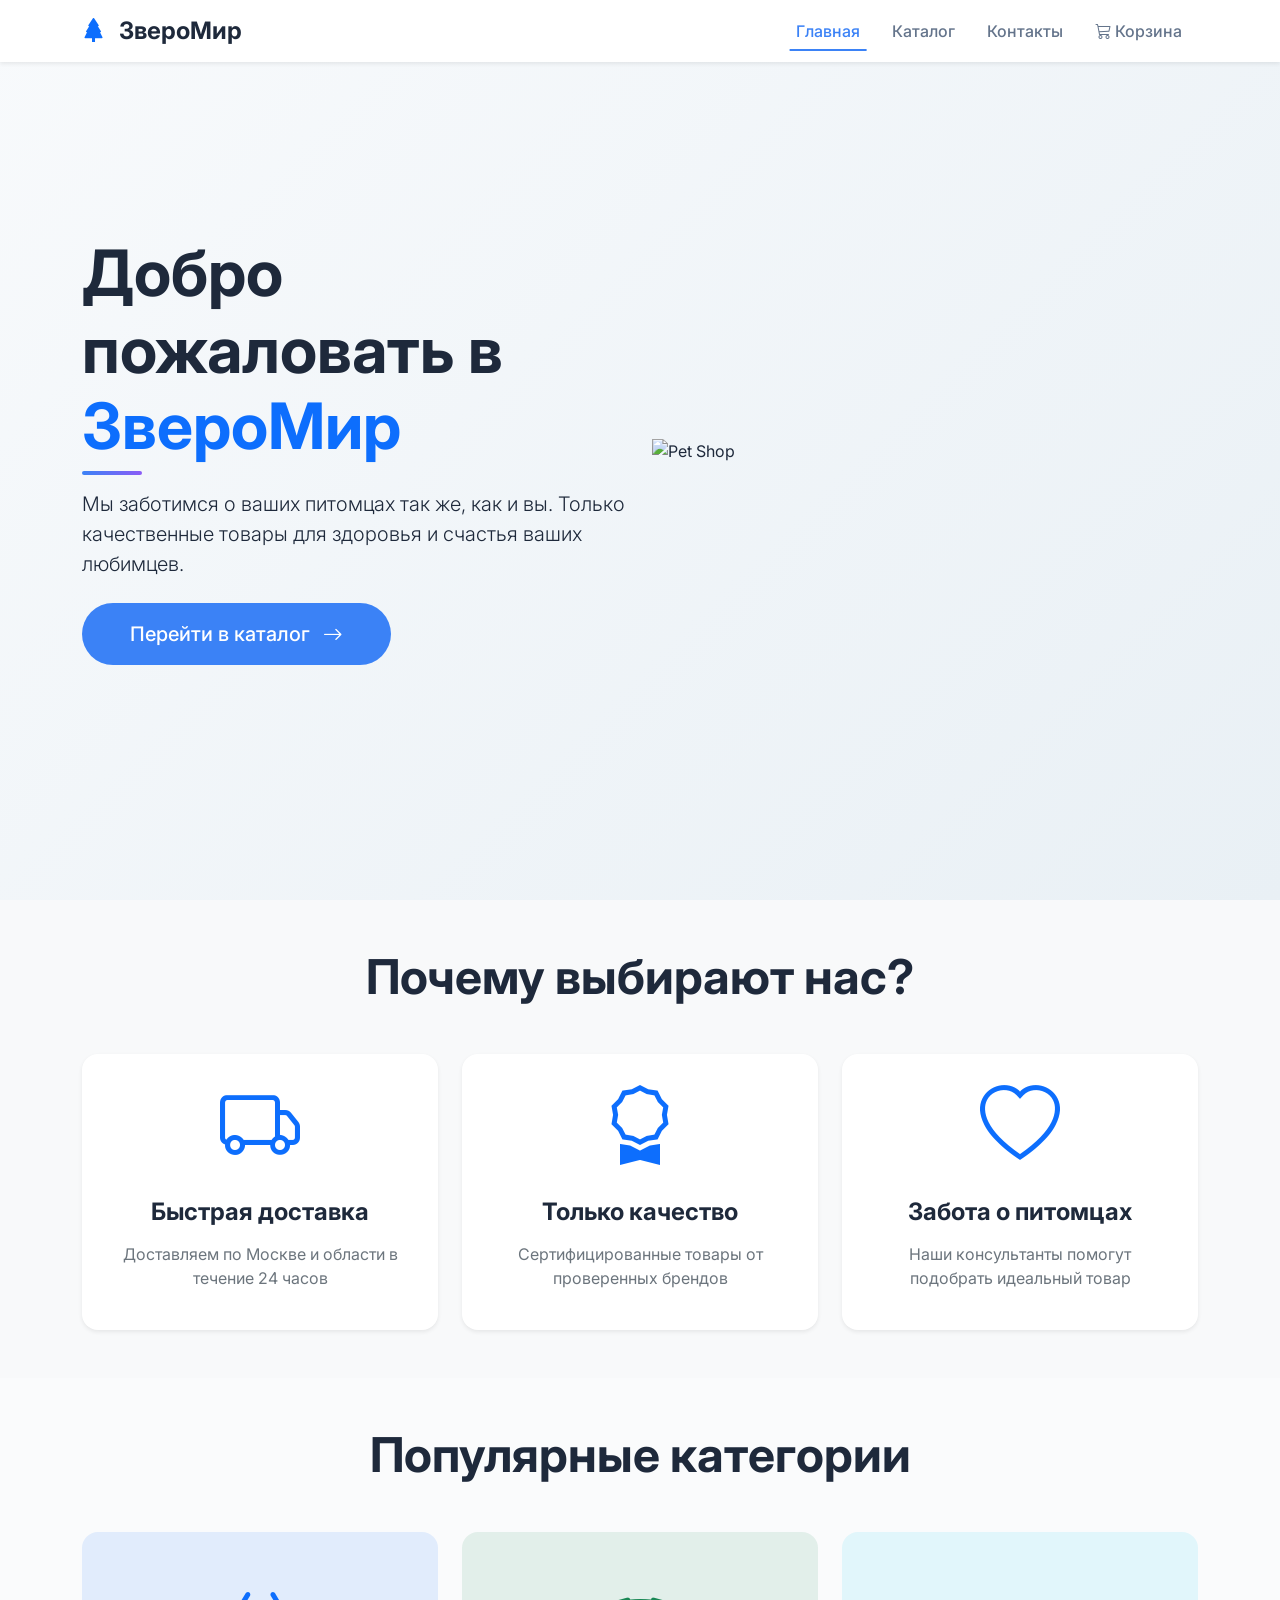
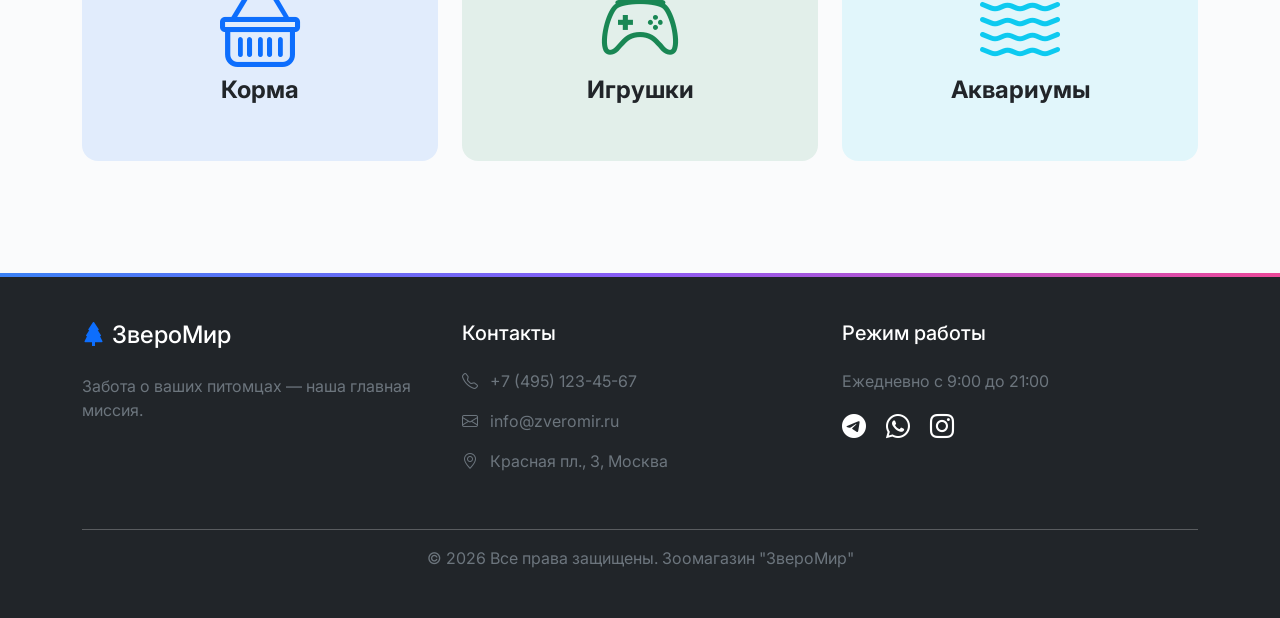
==== index.html @ 7f7d0ce7 "Add files via upload" ====
<!doctype html>
<html lang="ru">
<head>
    <meta charset="UTF-8">
    <meta name="viewport" content="width=device-width, initial-scale=1.0">
    <title>Зоомагазин "ЗвероМир" - Главная</title>
    
    <!-- Bootstrap CSS -->
    <link href="https://cdn.jsdelivr.net/npm/bootstrap@5.3.0/dist/css/bootstrap.min.css" rel="stylesheet">
    <!-- Bootstrap Icons -->
    <link rel="stylesheet" href="https://cdn.jsdelivr.net/npm/bootstrap-icons@1.11.0/font/bootstrap-icons.css">
    <!-- AOS Animation Library -->
    <link href="https://unpkg.com/aos@2.3.1/dist/aos.css" rel="stylesheet">
    <!-- Custom CSS -->
    <link rel="stylesheet" href="style.css">
    <style>
        .hero-section {
            background: linear-gradient(135deg, #f8fafc 0%, #e9f0f5 100%);
            min-height: 100vh;
            display: flex;
            align-items: center;
            margin-top: -76px;
        }
        .floating {
            animation: float 3s ease-in-out infinite;
        }
        @keyframes float {
            0% { transform: translateY(0px); }
            50% { transform: translateY(-20px); }
            100% { transform: translateY(0px); }
        }
        .category-card {
            transition: all 0.3s ease;
            cursor: pointer;
        }
        .category-card:hover {
            transform: translateY(-10px);
            box-shadow: 0 20px 40px rgba(0,0,0,0.1);
        }
    </style>
</head>
<body>

<!-- Навигационная панель -->
<nav class="navbar navbar-expand-lg navbar-light bg-white shadow-sm fixed-top">
    <div class="container">
        <a class="navbar-brand logo" href="index.html">
            <i class="bi bi-tree-fill text-primary"></i> ЗвероМир
        </a>
        <button class="navbar-toggler" type="button" data-bs-toggle="collapse" data-bs-target="#navbarNav">
            <span class="navbar-toggler-icon"></span>
        </button>
        <div class="collapse navbar-collapse" id="navbarNav">
            <ul class="navbar-nav ms-auto">
                <li class="nav-item">
                    <a class="nav-link active" href="index.html">Главная</a>
                </li>
                <li class="nav-item">
                    <a class="nav-link" href="catalog.html">Каталог</a>
                </li>
                <li class="nav-item">
                    <a class="nav-link" href="contacts.html">Контакты</a>
                </li>
                <li class="nav-item">
                    <a class="nav-link cart-link" href="cart.html" id="cartLink">
                        <i class="bi bi-cart3"></i> Корзина
                        <span class="position-absolute top-0 start-100 translate-middle badge rounded-pill bg-primary cart-count d-none">0</span>
                    </a>
                </li>
            </ul>
        </div>
    </div>
</nav>

<!-- Главный баннер -->
<section class="hero-section">
    <div class="container">
        <div class="row min-vh-100 align-items-center">
            <div class="col-lg-6" data-aos="fade-right">
                <h1 class="display-3 fw-bold mb-4">Добро пожаловать в <span class="text-primary">ЗвероМир</span></h1>
                <p class="lead mb-4">Мы заботимся о ваших питомцах так же, как и вы. Только качественные товары для здоровья и счастья ваших любимцев.</p>
                <a href="catalog.html" class="btn btn-primary btn-lg px-5 py-3 rounded-pill">
                    Перейти в каталог <i class="bi bi-arrow-right ms-2"></i>
                </a>
            </div>
            <div class="col-lg-6" data-aos="fade-left">
                <img src="https://img.freepik.com/free-vector/pet-shop-abstract-concept-illustration_335657-3875.jpg" alt="Pet Shop" class="img-fluid floating">
            </div>
        </div>
    </div>
</section>

<!-- Преимущества -->
<section class="py-5 bg-light">
    <div class="container">
        <h2 class="text-center display-5 fw-bold mb-5" data-aos="fade-up">Почему выбирают нас?</h2>
        <div class="row g-4">
            <div class="col-md-4" data-aos="fade-up" data-aos-delay="100">
                <div class="feature-card text-center p-4 bg-white rounded-4 shadow-sm h-100">
                    <div class="feature-icon-wrapper mb-4">
                        <i class="bi bi-truck display-1 text-primary"></i>
                    </div>
                    <h3 class="h4 fw-bold mb-3">Быстрая доставка</h3>
                    <p class="text-secondary">Доставляем по Москве и области в течение 24 часов</p>
                </div>
            </div>
            <div class="col-md-4" data-aos="fade-up" data-aos-delay="200">
                <div class="feature-card text-center p-4 bg-white rounded-4 shadow-sm h-100">
                    <div class="feature-icon-wrapper mb-4">
                        <i class="bi bi-award display-1 text-primary"></i>
                    </div>
                    <h3 class="h4 fw-bold mb-3">Только качество</h3>
                    <p class="text-secondary">Сертифицированные товары от проверенных брендов</p>
                </div>
            </div>
            <div class="col-md-4" data-aos="fade-up" data-aos-delay="300">
                <div class="feature-card text-center p-4 bg-white rounded-4 shadow-sm h-100">
                    <div class="feature-icon-wrapper mb-4">
                        <i class="bi bi-heart display-1 text-primary"></i>
                    </div>
                    <h3 class="h4 fw-bold mb-3">Забота о питомцах</h3>
                    <p class="text-secondary">Наши консультанты помогут подобрать идеальный товар</p>
                </div>
            </div>
        </div>
    </div>
</section>

<!-- Популярные категории -->
<section class="py-5">
    <div class="container">
        <h2 class="text-center display-5 fw-bold mb-5" data-aos="fade-up">Популярные категории</h2>
        <div class="row g-4">
            <div class="col-md-4" data-aos="zoom-in" data-aos-delay="100">
                <a href="catalog.html?filter=dogs" class="text-decoration-none">
                    <div class="category-card p-5 text-center rounded-4 bg-primary bg-opacity-10">
                        <i class="bi bi-basket display-1 text-primary mb-3"></i>
                        <h3 class="h4 fw-bold text-dark">Корма</h3>
                    </div>
                </a>
            </div>
            <div class="col-md-4" data-aos="zoom-in" data-aos-delay="200">
                <a href="catalog.html?filter=toys" class="text-decoration-none">
                    <div class="category-card p-5 text-center rounded-4 bg-success bg-opacity-10">
                        <i class="bi bi-controller display-1 text-success mb-3"></i>
                        <h3 class="h4 fw-bold text-dark">Игрушки</h3>
                    </div>
                </a>
            </div>
            <div class="col-md-4" data-aos="zoom-in" data-aos-delay="300">
                <a href="catalog.html?filter=fish" class="text-decoration-none">
                    <div class="category-card p-5 text-center rounded-4 bg-info bg-opacity-10">
                        <i class="bi bi-water display-1 text-info mb-3"></i>
                        <h3 class="h4 fw-bold text-dark">Аквариумы</h3>
                    </div>
                </a>
            </div>
        </div>
    </div>
</section>

<!-- Футер -->
<footer class="bg-dark text-white py-5">
    <div class="container">
        <div class="row">
            <div class="col-md-4 mb-4">
                <h4 class="mb-4"><i class="bi bi-tree-fill text-primary"></i> ЗвероМир</h4>
                <p class="text-secondary">Забота о ваших питомцах — наша главная миссия.</p>
            </div>
            <div class="col-md-4 mb-4">
                <h5 class="mb-4">Контакты</h5>
                <p class="text-secondary"><i class="bi bi-telephone me-2"></i> +7 (495) 123-45-67</p>
                <p class="text-secondary"><i class="bi bi-envelope me-2"></i> info@zveromir.ru</p>
                <p class="text-secondary"><i class="bi bi-geo-alt me-2"></i> Красная пл., 3, Москва</p>
            </div>
            <div class="col-md-4 mb-4">
                <h5 class="mb-4">Режим работы</h5>
                <p class="text-secondary">Ежедневно с 9:00 до 21:00</p>
                <div class="social-links">
                    <a href="#" class="text-white me-3"><i class="bi bi-telegram fs-4"></i></a>
                    <a href="#" class="text-white me-3"><i class="bi bi-whatsapp fs-4"></i></a>
                    <a href="#" class="text-white"><i class="bi bi-instagram fs-4"></i></a>
                </div>
            </div>
        </div>
        <hr class="bg-secondary">
        <p class="text-center text-secondary mb-0">&copy; 2026 Все права защищены. Зоомагазин "ЗвероМир"</p>
    </div>
</footer>

<!-- Bootstrap JS -->
<script src="https://cdn.jsdelivr.net/npm/bootstrap@5.3.0/dist/js/bootstrap.bundle.min.js"></script>
<!-- AOS JS -->
<script src="https://unpkg.com/aos@2.3.1/dist/aos.js"></script>
<!-- Cart JS -->
<script src="cart.js"></script>
<script>
    AOS.init({
        duration: 1000,
        once: true
    });
</script>
</body>
</html>
---- style.css ----
/* style.css - Основные стили для всех страниц */
@import url('https://fonts.googleapis.com/css2?family=Inter:wght@300;400;500;600;700&display=swap');

* {
    margin: 0;
    padding: 0;
    box-sizing: border-box;
}

body {
    font-family: 'Inter', sans-serif;
    background-color: #fafbfc;
    color: #1e293b;
    padding-top: 76px;
    overflow-x: hidden;
}

/* ===== НАВИГАЦИЯ ===== */
.navbar {
    backdrop-filter: blur(10px);
    background-color: rgba(255, 255, 255, 0.95) !important;
    box-shadow: 0 4px 20px rgba(0, 0, 0, 0.05);
    transition: all 0.3s ease;
}

.navbar.scrolled {
    padding: 0.5rem 1rem;
    background-color: rgba(255, 255, 255, 0.98) !important;
    box-shadow: 0 4px 20px rgba(0, 0, 0, 0.1);
}

.navbar-brand {
    font-weight: 700;
    font-size: 1.5rem;
    color: #1e293b;
    transition: transform 0.3s ease;
}

.navbar-brand:hover {
    transform: scale(1.05);
}

.navbar-brand i {
    color: #3b82f6;
    margin-right: 8px;
    animation: pulse 2s infinite;
}

.nav-link {
    font-weight: 500;
    color: #64748b !important;
    transition: all 0.3s ease;
    padding: 0.5rem 1rem !important;
    position: relative;
}

.nav-link::after {
    content: '';
    position: absolute;
    bottom: 0;
    left: 50%;
    transform: translateX(-50%);
    width: 0;
    height: 2px;
    background: #3b82f6;
    transition: width 0.3s ease;
}

.nav-link:hover::after,
.nav-link.active::after {
    width: 80%;
}

.nav-link:hover, .nav-link.active {
    color: #3b82f6 !important;
}

.cart-link {
    position: relative;
}

.cart-count {
    background-color: #ef4444;
    color: white;
    font-size: 0.7rem;
    font-weight: 600;
    padding: 0.2rem 0.5rem;
    border-radius: 20px;
    position: absolute;
    top: -5px;
    right: -10px;
    min-width: 20px;
    text-align: center;
    animation: bounce 0.5s ease;
}

/* ===== ХЛЕБНЫЕ КРОШКИ ===== */
.breadcrumb-custom {
    background: linear-gradient(135deg, #f8fafc 0%, #ffffff 100%);
    padding: 1rem 2rem;
    border-radius: 50px;
    margin: 1rem 0 2rem;
    display: inline-block;
    box-shadow: 0 4px 12px rgba(0, 0, 0, 0.02);
    border: 1px solid #f1f5f9;
}

.breadcrumb-custom a {
    color: #64748b;
    text-decoration: none;
    font-weight: 500;
    transition: all 0.3s ease;
}

.breadcrumb-custom a:hover {
    color: #3b82f6;
    transform: translateX(-2px);
}

.breadcrumb-custom .active {
    color: #1e293b;
    font-weight: 600;
}

.breadcrumb-custom i {
    font-size: 1.2rem;
    margin: 0 0.5rem;
    color: #cbd5e1;
}

/* ===== ЗАГОЛОВКИ ===== */
h1 {
    font-weight: 700;
    font-size: 2.5rem;
    color: #1e293b;
    margin-bottom: 1rem;
    position: relative;
    display: inline-block;
}

h1::after {
    content: '';
    position: absolute;
    bottom: -10px;
    left: 0;
    width: 60px;
    height: 4px;
    background: linear-gradient(90deg, #3b82f6, #8b5cf6);
    border-radius: 2px;
    animation: slideInLeft 0.8s ease;
}

.text-center h1::after {
    left: 50%;
    transform: translateX(-50%);
}

/* ===== КАРТОЧКИ ТОВАРОВ ===== */
.product-card {
    background: white;
    border-radius: 24px;
    padding: 1.5rem;
    height: 100%;
    transition: all 0.3s cubic-bezier(0.4, 0, 0.2, 1);
    border: 1px solid #f1f5f9;
    position: relative;
    overflow: hidden;
}

.product-card::before {
    content: '';
    position: absolute;
    top: 0;
    left: 0;
    width: 100%;
    height: 100%;
    background: linear-gradient(135deg, rgba(59, 130, 246, 0.1), rgba(139, 92, 246, 0.1));
    opacity: 0;
    transition: opacity 0.3s ease;
}

.product-card:hover {
    transform: translateY(-10px);
    box-shadow: 0 20px 40px rgba(0, 0, 0, 0.1);
}

.product-card:hover::before {
    opacity: 1;
}

.product-card img {
    height: 200px;
    object-fit: contain;
    margin-bottom: 1rem;
    transition: transform 0.5s ease;
}

.product-card:hover img {
    transform: scale(1.1);
}

.product-card h5 {
    font-weight: 600;
    margin-bottom: 0.5rem;
    color: #1e293b;
}

.product-card .price {
    color: #3b82f6;
    font-weight: 700;
    font-size: 1.3rem;
    margin-bottom: 1rem;
}

/* ===== КНОПКИ ===== */
.btn {
    border-radius: 40px;
    padding: 0.6rem 1.5rem;
    font-weight: 500;
    transition: all 0.3s ease;
    position: relative;
    overflow: hidden;
}

.btn::after {
    content: '';
    position: absolute;
    top: 50%;
    left: 50%;
    width: 0;
    height: 0;
    border-radius: 50%;
    background: rgba(255, 255, 255, 0.5);
    transform: translate(-50%, -50%);
    transition: width 0.6s, height 0.6s;
}

.btn:active::after {
    width: 300px;
    height: 300px;
}

.btn-primary {
    background: #3b82f6;
    border: none;
}

.btn-primary:hover {
    background: #2563eb;
    transform: translateY(-2px);
    box-shadow: 0 8px 20px rgba(59, 130, 246, 0.3);
}

.btn-outline-primary {
    border: 2px solid #3b82f6;
    color: #3b82f6;
}

.btn-outline-primary:hover {
    background: #3b82f6;
    color: white;
    transform: translateY(-2px);
    box-shadow: 0 8px 20px rgba(59, 130, 246, 0.2);
}

/* ===== КАТЕГОРИИ ===== */
.filter-btn {
    border-radius: 40px;
    padding: 0.8rem 2rem;
    font-weight: 600;
    transition: all 0.3s ease;
    margin: 0.25rem;
}

.filter-btn.active {
    background: #3b82f6;
    color: white;
    transform: scale(1.05);
    box-shadow: 0 8px 20px rgba(59, 130, 246, 0.3);
}

/* ===== ФОРМЫ ===== */
.form-control, .form-select {
    border-radius: 15px;
    border: 2px solid #e2e8f0;
    padding: 0.75rem 1rem;
    transition: all 0.3s ease;
}

.form-control:focus, .form-select:focus {
    border-color: #3b82f6;
    box-shadow: 0 0 0 4px rgba(59, 130, 246, 0.1);
}

/* ===== УВЕДОМЛЕНИЯ ===== */
#notification-container {
    position: fixed;
    bottom: 20px;
    right: 20px;
    z-index: 9999;
}

.notification {
    background: white;
    border-radius: 40px;
    padding: 1rem 1.5rem;
    box-shadow: 0 10px 30px rgba(0, 0, 0, 0.15);
    margin-bottom: 0.5rem;
    border-left: 4px solid #3b82f6;
    animation: slideInRight 0.3s ease;
    display: flex;
    align-items: center;
    min-width: 300px;
}

.notification.success {
    border-left-color: #10b981;
}

.notification.error {
    border-left-color: #ef4444;
}

.notification.info {
    border-left-color: #3b82f6;
}

/* ===== ФУТЕР ===== */
footer {
    background: #1e293b;
    color: white;
    margin-top: 4rem;
    padding: 3rem 0;
    position: relative;
    overflow: hidden;
}

footer::before {
    content: '';
    position: absolute;
    top: 0;
    left: 0;
    right: 0;
    height: 4px;
    background: linear-gradient(90deg, #3b82f6, #8b5cf6, #ec4899);
}

footer a {
    color: #94a3b8;
    text-decoration: none;
    transition: all 0.3s ease;
}

footer a:hover {
    color: white;
    transform: translateX(5px);
}

.social-links a {
    display: inline-block;
    margin-right: 1rem;
    font-size: 1.5rem;
    transition: all 0.3s ease;
}

.social-links a:hover {
    transform: translateY(-5px);
    color: #3b82f6;
}

/* ===== АНИМАЦИИ ===== */
@keyframes fadeIn {
    from { opacity: 0; }
    to { opacity: 1; }
}

@keyframes slideInLeft {
    from {
        transform: translateX(-50px);
        opacity: 0;
    }
    to {
        transform: translateX(0);
        opacity: 1;
    }
}

@keyframes slideInRight {
    from {
        transform: translateX(50px);
        opacity: 0;
    }
    to {
        transform: translateX(0);
        opacity: 1;
    }
}

@keyframes slideInUp {
    from {
        transform: translateY(50px);
        opacity: 0;
    }
    to {
        transform: translateY(0);
        opacity: 1;
    }
}

@keyframes bounce {
    0%, 100% { transform: scale(1); }
    50% { transform: scale(1.2); }
}

@keyframes pulse {
    0%, 100% { transform: scale(1); }
    50% { transform: scale(1.1); }
}

@keyframes rotate {
    from { transform: rotate(0deg); }
    to { transform: rotate(360deg); }
}

@keyframes shimmer {
    0% { background-position: -1000px 0; }
    100% { background-position: 1000px 0; }
}

/* Классы анимаций */
.fade-in {
    animation: fadeIn 1s ease;
}

.slide-in-left {
    animation: slideInLeft 0.8s ease;
}

.slide-in-right {
    animation: slideInRight 0.8s ease;
}

.slide-in-up {
    animation: slideInUp 0.8s ease;
}

/* ===== ЗАГРУЗЧИК ===== */
.loader {
    width: 48px;
    height: 48px;
    border: 5px solid #f1f5f9;
    border-bottom-color: #3b82f6;
    border-radius: 50%;
    display: inline-block;
    animation: rotate 1s linear infinite;
}

/* ===== КНОПКА НАВЕРХ ===== */
#scrollTopBtn {
    position: fixed;
    bottom: 30px;
    right: 30px;
    width: 50px;
    height: 50px;
    border-radius: 50%;
    background: #3b82f6;
    color: white;
    border: none;
    cursor: pointer;
    display: none;
    align-items: center;
    justify-content: center;
    font-size: 1.5rem;
    box-shadow: 0 4px 15px rgba(59, 130, 246, 0.3);
    transition: all 0.3s ease;
    z-index: 99;
}

#scrollTopBtn:hover {
    transform: translateY(-5px);
    box-shadow: 0 8px 25px rgba(59, 130, 246, 0.4);
}

#scrollTopBtn.show {
    display: flex;
    animation: slideInUp 0.3s ease;
}

/* ===== АДАПТИВНОСТЬ ===== */
@media (max-width: 768px) {
    body {
        padding-top: 70px;
    }
    
    h1 {
        font-size: 2rem;
    }
    
    .breadcrumb-custom {
        padding: 0.8rem 1.5rem;
        font-size: 0.9rem;
    }
    
    .notification {
        min-width: 250px;
    }
    
    #scrollTopBtn {
        bottom: 20px;
        right: 20px;
        width: 40px;
        height: 40px;
        font-size: 1.2rem;
    }
}

@media (max-width: 480px) {
    .btn {
        padding: 0.5rem 1rem;
        font-size: 0.9rem;
    }
    
    .filter-btn {
        padding: 0.6rem 1.2rem;
    }
}
/* ===== ДОПОЛНИТЕЛЬНЫЕ СТИЛИ ДЛЯ КАТАЛОГА ===== */
.category-btn {
    transition: all 0.3s ease;
    position: relative;
    overflow: hidden;
}

.category-btn::before {
    content: '';
    position: absolute;
    top: 50%;
    left: 50%;
    width: 0;
    height: 0;
    border-radius: 50%;
    background: rgba(255, 255, 255, 0.5);
    transform: translate(-50%, -50%);
    transition: width 0.6s, height 0.6s;
}

.category-btn:active::before {
    width: 300px;
    height: 300px;
}

.product-card {
    cursor: pointer;
}

.product-card .btn {
    transform: translateY(0);
    transition: all 0.3s ease;
}

.product-card:hover .btn {
    transform: translateY(-3px);
    box-shadow: 0 8px 20px rgba(59, 130, 246, 0.3);
}

.product-badge {
    position: absolute;
    top: 10px;
    right: 10px;
    background: #3b82f6;
    color: white;
    padding: 0.3rem 1rem;
    border-radius: 20px;
    font-size: 0.8rem;
    font-weight: 600;
    z-index: 1;
}

.loading-spinner {
    display: none;
    text-align: center;
    padding: 2rem;
}

.loading-spinner.show {
    display: block;
}

.loader {
    border: 3px solid #f3f3f3;
    border-radius: 50%;
    border-top: 3px solid #3b82f6;
    width: 40px;
    height: 40px;
    animation: spin 1s linear infinite;
    margin: 0 auto;
}

@keyframes spin {
    0% { transform: rotate(0deg); }
    100% { transform: rotate(360deg); }
}

/* Стили для уведомлений в каталоге */
#notification-container {
    position: fixed;
    bottom: 20px;
    right: 20px;
    z-index: 9999;
}

.notification {
    background: white;
    border-radius: 40px;
    padding: 1rem 1.5rem;
    box-shadow: 0 10px 30px rgba(0, 0, 0, 0.15);
    margin-bottom: 0.5rem;
    border-left: 4px solid #3b82f6;
    animation: slideInRight 0.3s ease;
    display: flex;
    align-items: center;
    min-width: 300px;
}

.notification.success {
    border-left-color: #10b981;
}

.notification.error {
    border-left-color: #ef4444;
}

@keyframes slideInRight {
    from {
        transform: translateX(100%);
        opacity: 0;
    }
    to {
        transform: translateX(0);
        opacity: 1;
    }
}

@keyframes slideOutRight {
    from {
        transform: translateX(0);
        opacity: 1;
    }
    to {
        transform: translateX(100%);
        opacity: 0;
    }
}

/* Стили для кнопки наверх */
#scrollTopBtn {
    position: fixed;
    bottom: 30px;
    right: 30px;
    width: 50px;
    height: 50px;
    border-radius: 50%;
    display: flex;
    align-items: center;
    justify-content: center;
    opacity: 0;
    visibility: hidden;
    transition: all 0.3s ease;
    z-index: 99;
}

#scrollTopBtn.show {
    opacity: 1;
    visibility: visible;
}
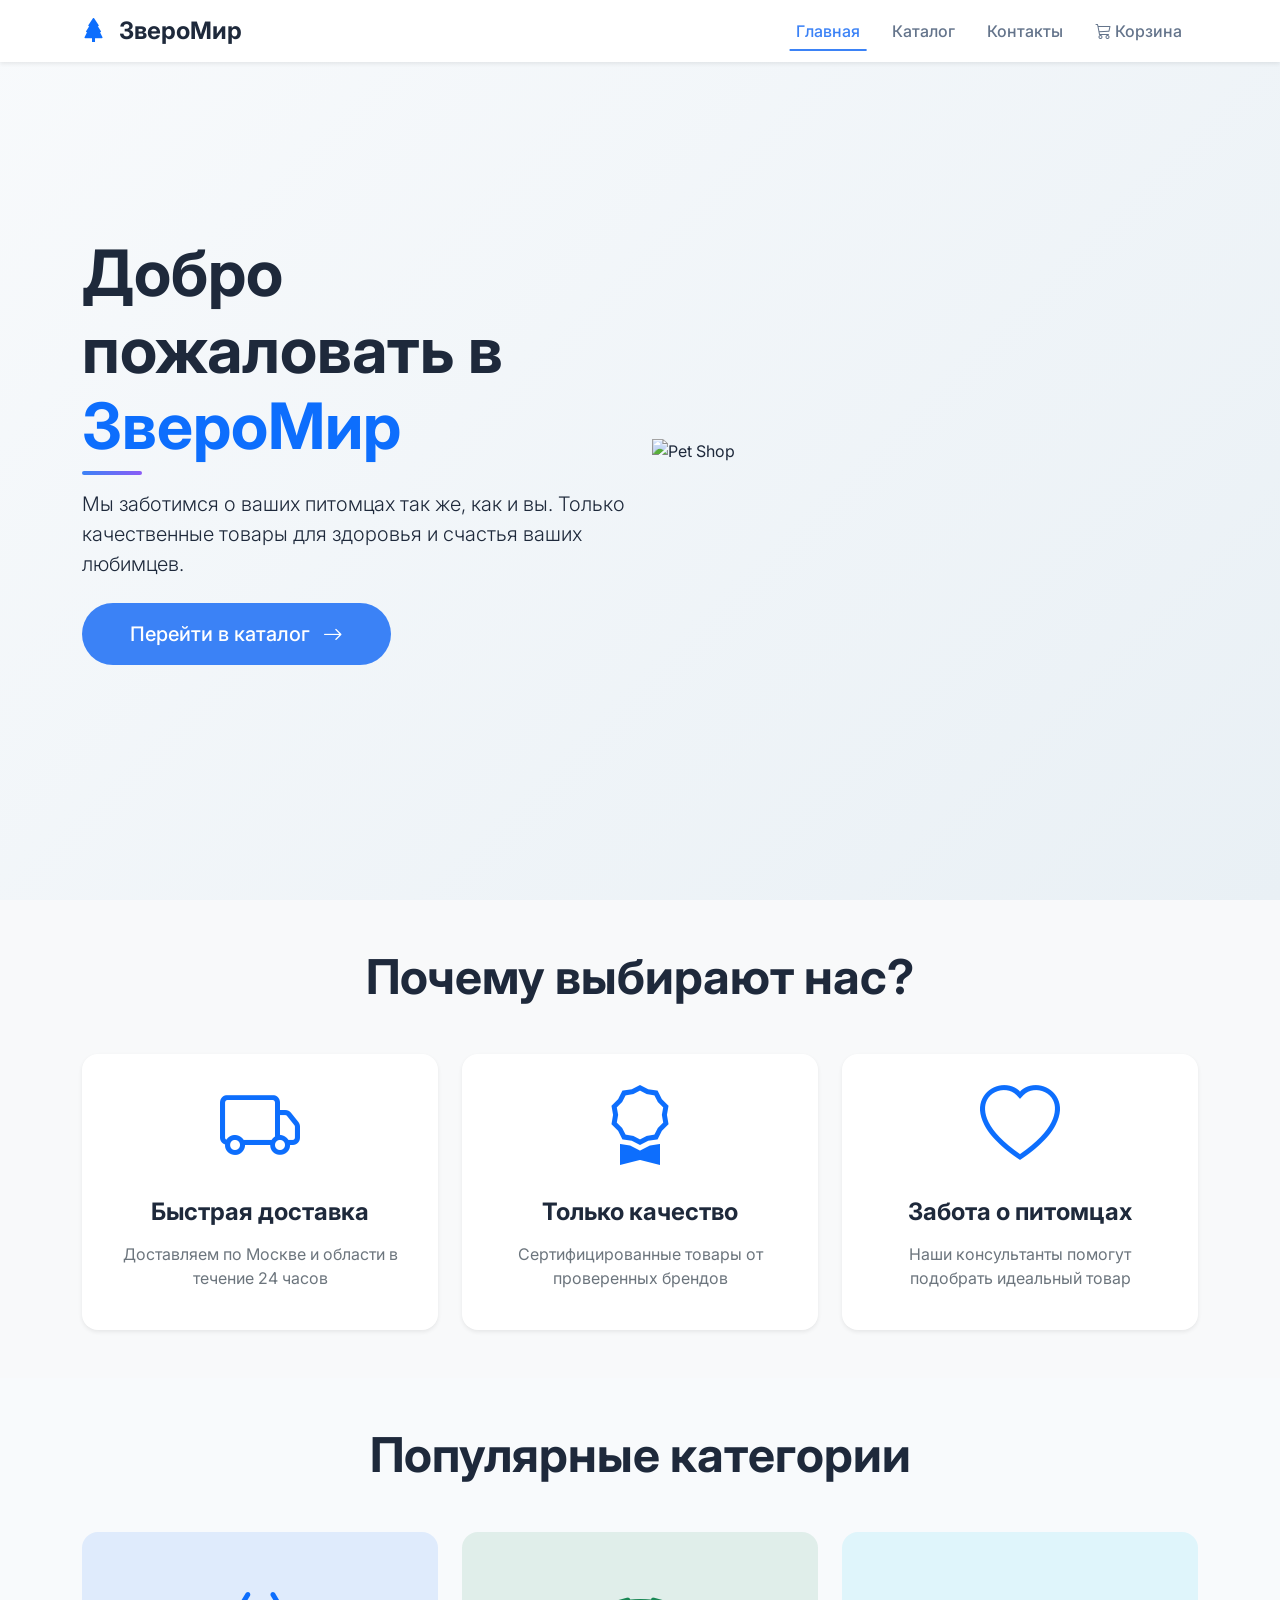
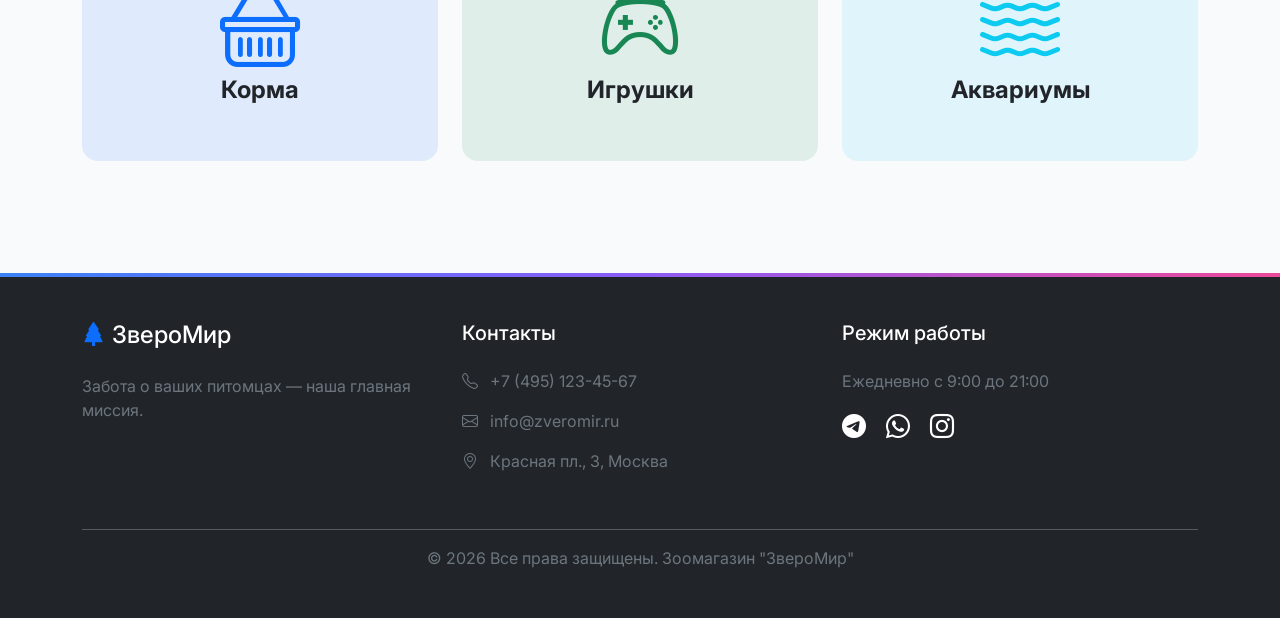
==== commit a04237a8: "Update index.html" ====
--- a/index.html
+++ b/index.html
@@ -64,7 +64,7 @@
                 <li class="nav-item">
                     <a class="nav-link cart-link" href="cart.html" id="cartLink">
                         <i class="bi bi-cart3"></i> Корзина
-                        <span class="position-absolute top-0 start-100 translate-middle badge rounded-pill bg-primary cart-count d-none">0</span>
+                        <span class="cart-count d-none">0</span>
                     </a>
                 </li>
             </ul>
@@ -159,6 +159,14 @@
     </div>
 </section>
 
+<!-- Кнопка наверх -->
+<button id="scrollTopBtn" class="btn btn-primary">
+    <i class="bi bi-arrow-up"></i>
+</button>
+
+<!-- Уведомления -->
+<div id="notification-container"></div>
+
 <!-- Футер -->
 <footer class="bg-dark text-white py-5">
     <div class="container">
@@ -195,11 +203,7 @@
 <!-- Cart JS -->
 <script src="cart.js"></script>
 <script>
-    AOS.init({
-        duration: 1000,
-        once: true
-    });
+    AOS.init({ duration: 800, once: true });
 </script>
 </body>
 </html>
-
--- a/style.css
+++ b/style.css
@@ -9,7 +9,7 @@
 
 body {
     font-family: 'Inter', sans-serif;
-    background-color: #fafbfc;
+    background-color: #f8fafc;
     color: #1e293b;
     padding-top: 76px;
     overflow-x: hidden;
@@ -91,7 +91,6 @@
     right: -10px;
     min-width: 20px;
     text-align: center;
-    animation: bounce 0.5s ease;
 }
 
 /* ===== ХЛЕБНЫЕ КРОШКИ ===== */
@@ -114,7 +113,6 @@
 
 .breadcrumb-custom a:hover {
     color: #3b82f6;
-    transform: translateX(-2px);
 }
 
 .breadcrumb-custom .active {
@@ -147,7 +145,6 @@
     height: 4px;
     background: linear-gradient(90deg, #3b82f6, #8b5cf6);
     border-radius: 2px;
-    animation: slideInLeft 0.8s ease;
 }
 
 .text-center h1::after {
@@ -165,27 +162,13 @@
     border: 1px solid #f1f5f9;
     position: relative;
     overflow: hidden;
-}
-
-.product-card::before {
-    content: '';
-    position: absolute;
-    top: 0;
-    left: 0;
-    width: 100%;
-    height: 100%;
-    background: linear-gradient(135deg, rgba(59, 130, 246, 0.1), rgba(139, 92, 246, 0.1));
-    opacity: 0;
-    transition: opacity 0.3s ease;
+    display: flex;
+    flex-direction: column;
 }
 
 .product-card:hover {
     transform: translateY(-10px);
     box-shadow: 0 20px 40px rgba(0, 0, 0, 0.1);
-}
-
-.product-card:hover::before {
-    opacity: 1;
 }
 
 .product-card img {
@@ -196,13 +179,15 @@
 }
 
 .product-card:hover img {
-    transform: scale(1.1);
+    transform: scale(1.05);
 }
 
 .product-card h5 {
     font-weight: 600;
     margin-bottom: 0.5rem;
     color: #1e293b;
+    font-size: 1.1rem;
+    flex-grow: 1;
 }
 
 .product-card .price {
@@ -212,32 +197,36 @@
     margin-bottom: 1rem;
 }
 
+.product-badge {
+    position: absolute;
+    top: 10px;
+    right: 10px;
+    background: #3b82f6;
+    color: white;
+    padding: 0.3rem 1rem;
+    border-radius: 20px;
+    font-size: 0.8rem;
+    font-weight: 600;
+    z-index: 1;
+}
+
 /* ===== КНОПКИ ===== */
 .btn {
     border-radius: 40px;
     padding: 0.6rem 1.5rem;
     font-weight: 500;
     transition: all 0.3s ease;
-    position: relative;
-    overflow: hidden;
-}
-
-.btn::after {
-    content: '';
-    position: absolute;
-    top: 50%;
-    left: 50%;
-    width: 0;
-    height: 0;
-    border-radius: 50%;
-    background: rgba(255, 255, 255, 0.5);
-    transform: translate(-50%, -50%);
-    transition: width 0.6s, height 0.6s;
-}
-
-.btn:active::after {
-    width: 300px;
-    height: 300px;
+}
+
+.btn-success {
+    background: #10b981;
+    border: none;
+}
+
+.btn-success:hover {
+    background: #059669;
+    transform: translateY(-2px);
+    box-shadow: 0 8px 20px rgba(16, 185, 129, 0.3);
 }
 
 .btn-primary {
@@ -254,6 +243,7 @@
 .btn-outline-primary {
     border: 2px solid #3b82f6;
     color: #3b82f6;
+    background: transparent;
 }
 
 .btn-outline-primary:hover {
@@ -263,7 +253,7 @@
     box-shadow: 0 8px 20px rgba(59, 130, 246, 0.2);
 }
 
-/* ===== КАТЕГОРИИ ===== */
+/* ===== ФИЛЬТРЫ ===== */
 .filter-btn {
     border-radius: 40px;
     padding: 0.8rem 2rem;
@@ -311,6 +301,7 @@
     display: flex;
     align-items: center;
     min-width: 300px;
+    max-width: 400px;
 }
 
 .notification.success {
@@ -353,7 +344,6 @@
 
 footer a:hover {
     color: white;
-    transform: translateX(5px);
 }
 
 .social-links a {
@@ -366,93 +356,6 @@
 .social-links a:hover {
     transform: translateY(-5px);
     color: #3b82f6;
-}
-
-/* ===== АНИМАЦИИ ===== */
-@keyframes fadeIn {
-    from { opacity: 0; }
-    to { opacity: 1; }
-}
-
-@keyframes slideInLeft {
-    from {
-        transform: translateX(-50px);
-        opacity: 0;
-    }
-    to {
-        transform: translateX(0);
-        opacity: 1;
-    }
-}
-
-@keyframes slideInRight {
-    from {
-        transform: translateX(50px);
-        opacity: 0;
-    }
-    to {
-        transform: translateX(0);
-        opacity: 1;
-    }
-}
-
-@keyframes slideInUp {
-    from {
-        transform: translateY(50px);
-        opacity: 0;
-    }
-    to {
-        transform: translateY(0);
-        opacity: 1;
-    }
-}
-
-@keyframes bounce {
-    0%, 100% { transform: scale(1); }
-    50% { transform: scale(1.2); }
-}
-
-@keyframes pulse {
-    0%, 100% { transform: scale(1); }
-    50% { transform: scale(1.1); }
-}
-
-@keyframes rotate {
-    from { transform: rotate(0deg); }
-    to { transform: rotate(360deg); }
-}
-
-@keyframes shimmer {
-    0% { background-position: -1000px 0; }
-    100% { background-position: 1000px 0; }
-}
-
-/* Классы анимаций */
-.fade-in {
-    animation: fadeIn 1s ease;
-}
-
-.slide-in-left {
-    animation: slideInLeft 0.8s ease;
-}
-
-.slide-in-right {
-    animation: slideInRight 0.8s ease;
-}
-
-.slide-in-up {
-    animation: slideInUp 0.8s ease;
-}
-
-/* ===== ЗАГРУЗЧИК ===== */
-.loader {
-    width: 48px;
-    height: 48px;
-    border: 5px solid #f1f5f9;
-    border-bottom-color: #3b82f6;
-    border-radius: 50%;
-    display: inline-block;
-    animation: rotate 1s linear infinite;
 }
 
 /* ===== КНОПКА НАВЕРХ ===== */
@@ -467,13 +370,20 @@
     color: white;
     border: none;
     cursor: pointer;
-    display: none;
+    display: flex;
     align-items: center;
     justify-content: center;
     font-size: 1.5rem;
     box-shadow: 0 4px 15px rgba(59, 130, 246, 0.3);
     transition: all 0.3s ease;
     z-index: 99;
+    opacity: 0;
+    visibility: hidden;
+}
+
+#scrollTopBtn.show {
+    opacity: 1;
+    visibility: visible;
 }
 
 #scrollTopBtn:hover {
@@ -481,101 +391,35 @@
     box-shadow: 0 8px 25px rgba(59, 130, 246, 0.4);
 }
 
-#scrollTopBtn.show {
-    display: flex;
-    animation: slideInUp 0.3s ease;
-}
-
-/* ===== АДАПТИВНОСТЬ ===== */
-@media (max-width: 768px) {
-    body {
-        padding-top: 70px;
-    }
-    
-    h1 {
-        font-size: 2rem;
-    }
-    
-    .breadcrumb-custom {
-        padding: 0.8rem 1.5rem;
-        font-size: 0.9rem;
-    }
-    
-    .notification {
-        min-width: 250px;
-    }
-    
-    #scrollTopBtn {
-        bottom: 20px;
-        right: 20px;
-        width: 40px;
-        height: 40px;
-        font-size: 1.2rem;
-    }
-}
-
-@media (max-width: 480px) {
-    .btn {
-        padding: 0.5rem 1rem;
-        font-size: 0.9rem;
-    }
-    
-    .filter-btn {
-        padding: 0.6rem 1.2rem;
-    }
-}
-/* ===== ДОПОЛНИТЕЛЬНЫЕ СТИЛИ ДЛЯ КАТАЛОГА ===== */
-.category-btn {
-    transition: all 0.3s ease;
-    position: relative;
-    overflow: hidden;
-}
-
-.category-btn::before {
-    content: '';
-    position: absolute;
-    top: 50%;
-    left: 50%;
-    width: 0;
-    height: 0;
-    border-radius: 50%;
-    background: rgba(255, 255, 255, 0.5);
-    transform: translate(-50%, -50%);
-    transition: width 0.6s, height 0.6s;
-}
-
-.category-btn:active::before {
-    width: 300px;
-    height: 300px;
-}
-
-.product-card {
-    cursor: pointer;
-}
-
-.product-card .btn {
-    transform: translateY(0);
-    transition: all 0.3s ease;
-}
-
-.product-card:hover .btn {
-    transform: translateY(-3px);
-    box-shadow: 0 8px 20px rgba(59, 130, 246, 0.3);
-}
-
-.product-badge {
-    position: absolute;
-    top: 10px;
-    right: 10px;
-    background: #3b82f6;
-    color: white;
-    padding: 0.3rem 1rem;
-    border-radius: 20px;
-    font-size: 0.8rem;
-    font-weight: 600;
-    z-index: 1;
-}
-
+/* ===== АНИМАЦИИ ===== */
+@keyframes slideInRight {
+    from {
+        transform: translateX(100%);
+        opacity: 0;
+    }
+    to {
+        transform: translateX(0);
+        opacity: 1;
+    }
+}
+
+@keyframes slideOutRight {
+    from {
+        transform: translateX(0);
+        opacity: 1;
+    }
+    to {
+        transform: translateX(100%);
+        opacity: 0;
+    }
+}
+
+@keyframes pulse {
+    0%, 100% { transform: scale(1); }
+    50% { transform: scale(1.1); }
+}
+
+/* ===== ЗАГРУЗЧИК ===== */
 .loading-spinner {
     display: none;
     text-align: center;
@@ -601,76 +445,35 @@
     100% { transform: rotate(360deg); }
 }
 
-/* Стили для уведомлений в каталоге */
-#notification-container {
-    position: fixed;
-    bottom: 20px;
-    right: 20px;
-    z-index: 9999;
-}
-
-.notification {
-    background: white;
-    border-radius: 40px;
-    padding: 1rem 1.5rem;
-    box-shadow: 0 10px 30px rgba(0, 0, 0, 0.15);
-    margin-bottom: 0.5rem;
-    border-left: 4px solid #3b82f6;
-    animation: slideInRight 0.3s ease;
-    display: flex;
-    align-items: center;
-    min-width: 300px;
-}
-
-.notification.success {
-    border-left-color: #10b981;
-}
-
-.notification.error {
-    border-left-color: #ef4444;
-}
-
-@keyframes slideInRight {
-    from {
-        transform: translateX(100%);
-        opacity: 0;
-    }
-    to {
-        transform: translateX(0);
-        opacity: 1;
-    }
-}
-
-@keyframes slideOutRight {
-    from {
-        transform: translateX(0);
-        opacity: 1;
-    }
-    to {
-        transform: translateX(100%);
-        opacity: 0;
-    }
-}
-
-/* Стили для кнопки наверх */
-#scrollTopBtn {
-    position: fixed;
-    bottom: 30px;
-    right: 30px;
-    width: 50px;
-    height: 50px;
-    border-radius: 50%;
-    display: flex;
-    align-items: center;
-    justify-content: center;
-    opacity: 0;
-    visibility: hidden;
-    transition: all 0.3s ease;
-    z-index: 99;
-}
-
-#scrollTopBtn.show {
-    opacity: 1;
-    visibility: visible;
-}
-
+/* ===== АДАПТИВНОСТЬ ===== */
+@media (max-width: 768px) {
+    body {
+        padding-top: 70px;
+    }
+    
+    h1 {
+        font-size: 2rem;
+    }
+    
+    .breadcrumb-custom {
+        padding: 0.8rem 1.5rem;
+        font-size: 0.9rem;
+    }
+    
+    .notification {
+        min-width: 250px;
+        max-width: 300px;
+    }
+    
+    #scrollTopBtn {
+        bottom: 20px;
+        right: 20px;
+        width: 40px;
+        height: 40px;
+        font-size: 1.2rem;
+    }
+    
+    .product-card img {
+        height: 150px;
+    }
+}
